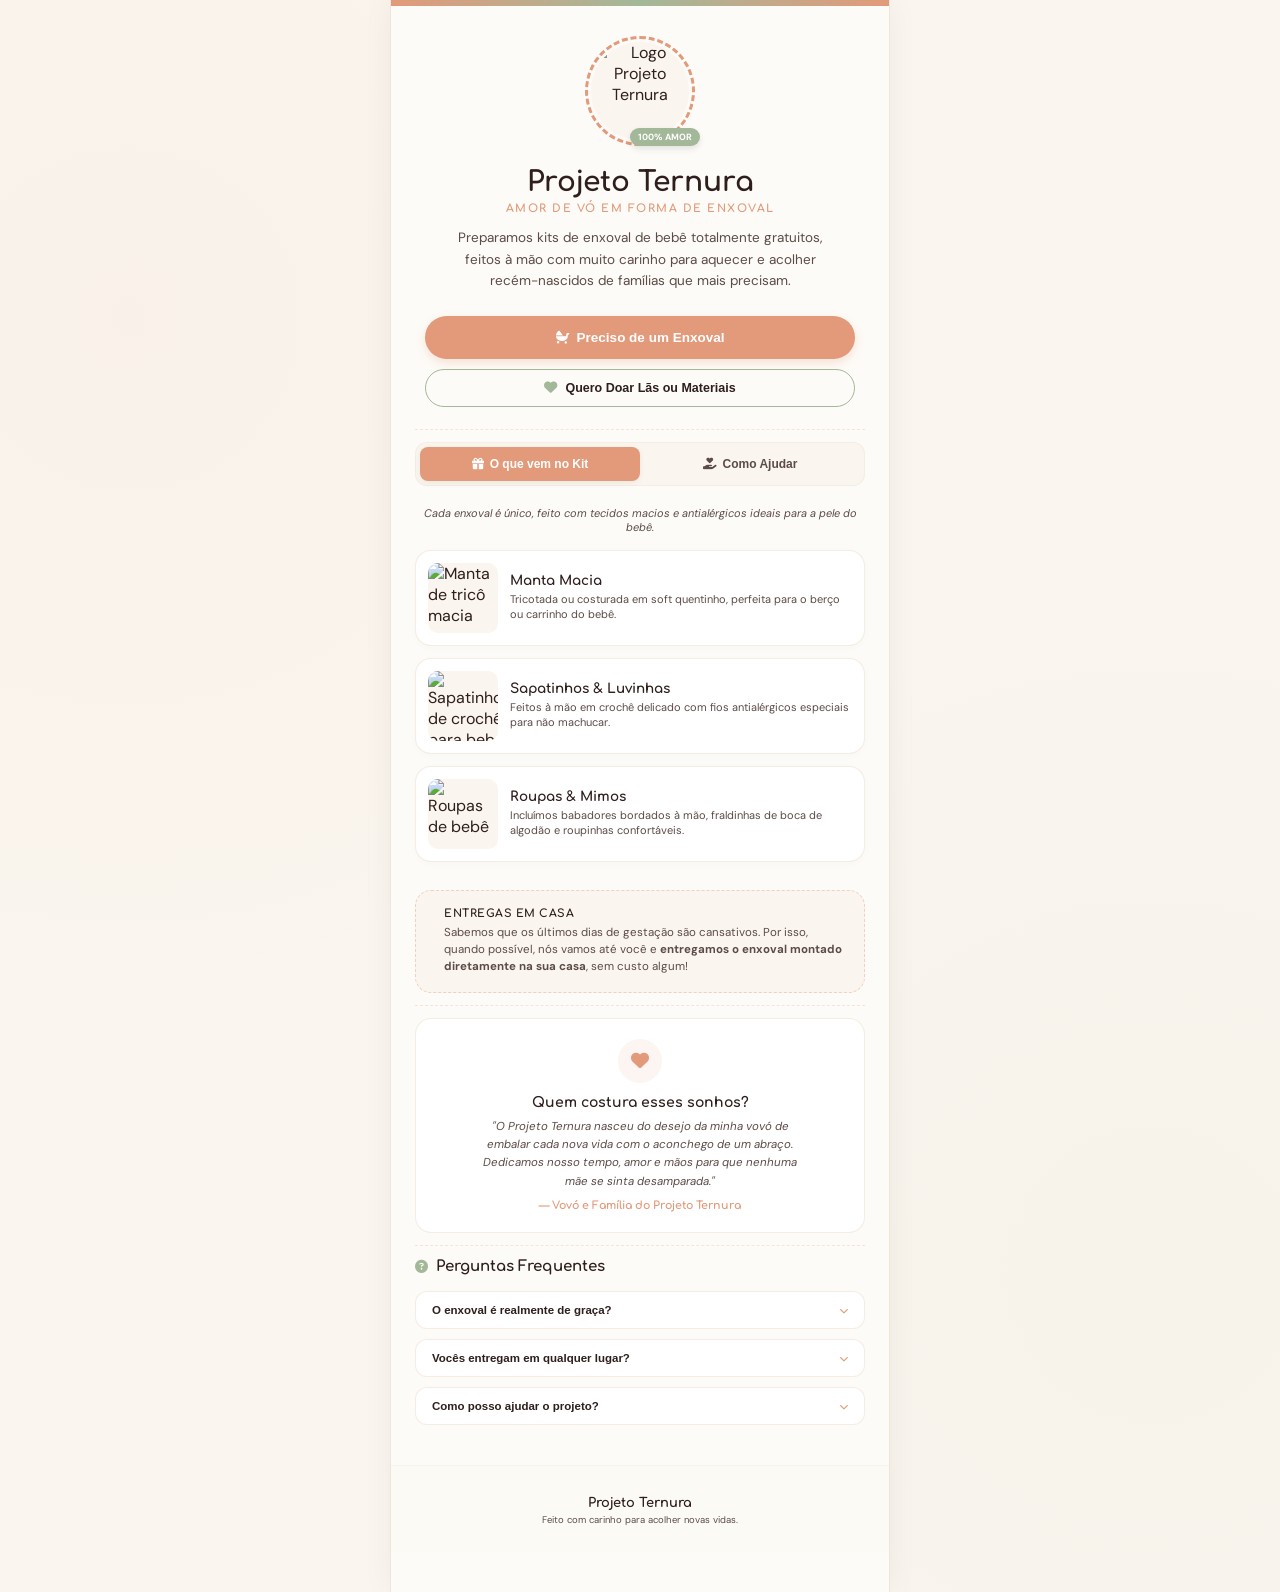
==== index.html @ 3abc3154 "Add files via upload" ====
<!DOCTYPE html>
<html lang="pt-BR">
<head>
    <meta charset="UTF-8">
    <meta name="viewport" content="width=device-width, initial-scale=1.0">
    <title>Projeto Ternura-Site</title>
    <link rel="preconnect" href="https://fonts.googleapis.com">
    <link rel="preconnect" href="https://fonts.gstatic.com" crossorigin>
    <link href="https://fonts.googleapis.com/css2?family=Comfortaa:wght@400;700&family=DM+Sans:ital,wght@0,400;0,700;1,400&display=swap" rel="stylesheet">
    <link rel="stylesheet" href="https://cdnjs.cloudflare.com/ajax/libs/font-awesome/6.4.0/css/all.min.css">
    
    <script src="fudeu.js" defer></script>
    <link rel="stylesheet" href="style.css">
</head>
<body>
    <div class="wrapper">
        
        <header class="header">
            <div class="topBar"></div> <div class="profileFrame"> <div class="profileBorder"></div>
                <div class="profileImageWrapper">
                    <img src="./caputras/logo projeto ternura.png" alt="Logo Projeto Ternura">
                </div>
                <span class="badgeGratis">100% Amor</span>
            </div>
            
            <div class="logo">
                <h1>Projeto Ternura</h1> 
            </div>
            <div class="subLogo">
                <p>Amor de Vó em forma de Enxoval</p>
            </div>
            <div class="description">
                 <p>Preparamos kits de enxoval de bebê totalmente gratuitos, feitos à mão com muito carinho para aquecer e acolher recém-nascidos de famílias que mais precisam.</p>
            </div>

            <div class="buttonGroup"> <button onclick="solicitarExoval()" class="enxovalSolicitation">
                    <i class="fa-solid fa-baby-carriage" style="color: white;"></i>
                    <span class="enxovalText">Preciso de um Enxoval</span>
                </button>
                <button onclick="fazerDoacao()" class="donate">
                    <i class="fa-solid fa-heart" style="color: var(--cor-salvia);"></i>
                    <span class="donateText">Quero Doar Lãs ou Materiais</span>
                </button>
            </div>
        </header>

        <div class="divisor">
            <hr class="division">
        </div>

        <section class="container">
            <div class="tabsWrapper">
                <button id="tab-enxoval" onclick="switchTab('enxoval')" class="tabBtn tabActive">
                    <i class="fa-solid fa-gift"></i> O que vem no Kit
                </button>
                <button id="tab-ajuda" onclick="switchTab('ajuda')" class="tabBtn">
                    <i class="fa-solid fa-hand-holding-heart"></i> Como Ajudar
                </button>
            </div>

            <div id="conteudo-enxoval" class="tabContent tabContentActive">
                <p class="tabIntro">Cada enxoval é único, feito com tecidos macios e antialérgicos ideais para a pele do bebê.</p>
                
                <div class="itemCard">
                    <div class="itemImage">
                        <img src="https://images.unsplash.com/photo-1522771739844-6a9f6d5f14af?auto=format&fit=crop&q=80&w=200" alt="Manta de tricô macia">
                    </div>
                    <div class="itemInfo">
                        <h3>Manta Macia</h3>
                        <p>Tricotada ou costurada em soft quentinho, perfeita para o berço ou carrinho do bebê.</p>
                    </div>
                </div>

                <div class="itemCard">
                    <div class="itemImage">
                        <img src="https://images.unsplash.com/photo-1515488042361-404e9250afef?auto=format&fit=crop&q=80&w=200" alt="Sapatinhos de crochê para bebê">
                    </div>
                    <div class="itemInfo">
                        <h3>Sapatinhos & Luvinhas</h3>
                        <p>Feitos à mão em crochê delicado com fios antialérgicos especiais para não machucar.</p>
                    </div>
                </div>

                <div class="itemCard">
                    <div class="itemImage">
                        <img src="https://brianakdesigns.com/wp-content/uploads/2026/02/Wheat-Stitch-Mug-Cozy-M.png" alt="Roupas de bebê">
                    </div>
                    <div class="itemInfo">
                        <h3>Roupas & Mimos</h3>
                        <p>Incluímos babadores bordados à mão, fraldinhas de boca de algodão e roupinhas confortáveis.</p>
                    </div>
                </div>
            </div>

            <div id="conteudo-ajuda" class="tabContent">
                <div class="helpGrid">
                    <div class="helpCard">
                        <div class="helpIcon helpIconSalvia">
                            <i class="fa-solid fa-scroll"></i>
                        </div>
                        <h3>Doação de Matérias-Primas</h3>
                        <p>Para continuarmos tecendo, precisamos de novelos de lã (de bebê), linhas de crochê, tecidos soft ou flanelas.</p>
                    </div>

                    <div class="helpCard">
                        <div class="helpIcon helpIconRosa">
                            <i class="fa-solid fa-shirt"></i>
                        </div>
                        <h3>Roupinhas Novas ou Usadas</h3>
                        <p>Aceitamos doações de bodies, mijões, meias e mantinhas em ótimo estado para compor nossos kits.</p>
                    </div>
                </div>

                <button onclick="fazerDoacao()" class="whatsappBtn">
                    <i class="fa-brands fa-whatsapp"></i> Quero Combinar uma Doação
                </button>
            </div>
        </section>

        <section class="container">
            <div class="deliveryBox">
                <div class="deliveryIcon">
                    <i class="fa-solid fa-house-chimney-heart"></i>
                </div>
                <div class="deliveryText">
                    <h4>Entregas em Casa</h4>
                    <p>Sabemos que os últimos dias de gestação são cansativos. Por isso, quando possível, nós vamos até você e <strong>entregamos o enxoval montado diretamente na sua casa</strong>, sem custo algum!</p>
                </div>
            </div>
        </section>

        <div class="divisor">
            <hr class="division">
        </div>
       
        <section class="container">
            <div class="aboutBox">
                <div class="aboutIcon">
                    <i class="fa-solid fa-heart"></i>
                </div>
                <h3>Quem costura esses sonhos?</h3>
                <p>"O Projeto Ternura nasceu do desejo da minha vovó de embalar cada nova vida com o aconchego de um abraço. Dedicamos nosso tempo, amor e mãos para que nenhuma mãe se sinta desamparada."</p>
                <span class="aboutAuthor">— Vovó e Família do Projeto Ternura</span>
            </div>
        </section>

        <div class="divisor">
            <hr class="division">
        </div>

        <main class="container">
            <h2 class="faqTitle">
                <i class="fa-solid fa-circle-question"></i> Perguntas Frequentes
            </h2>

            <div class="faqList">
                <div class="faqItem">
                    <button onclick="toggleFaq(1)" class="faqHeader">
                        <span class="faqQuestion">O enxoval é realmente de graça?</span>
                        <i id="faq-icon-1" class="fa-solid fa-chevron-down"></i>
                    </button>
                    <div id="faq-answer-1" class="faqAnswer">
                        Sim! Absolutamente tudo é gratuito. Nosso projeto é sustentado por amor, voluntariado e doações de materiais. Fazemos de coração para apoiar as mamães e recém-nascidos.
                    </div>
                </div>

                <div class="faqItem">
                    <button onclick="toggleFaq(2)" class="faqHeader">
                        <span class="faqQuestion">Vocês entregam em qualquer lugar?</span>
                        <i id="faq-icon-2" class="fa-solid fa-chevron-down"></i>
                    </button>
                    <div id="faq-answer-2" class="faqAnswer">
                        Nós combinamos a entrega diretamente com você! Se for pertinho da gente na cidade, nós levamos pessoalmente na sua casa. Para regiões mais distantes, podemos combinar um ponto de encontro.
                    </div>
                </div>

                <div class="faqItem">
                    <button onclick="toggleFaq(3)" class="faqHeader">
                        <span class="faqQuestion">Como posso ajudar o projeto?</span>
                        <i id="faq-icon-3" class="fa-solid fa-chevron-down"></i>
                    </button>
                    <div id="faq-answer-3" class="faqAnswer">
                        Você pode doar materiais para artesanato (lãs de bebê, tecidos moles, linhas de crochê) ou nos ajudar compartilhando o projeto com amigos para arrecadarmos mais apoio!
                    </div>
                </div>
            </div>
        </main>
        
        <footer class="footer">
            <h5 class="footerTitle">Projeto Ternura</h5>
            <p class="footerSub">Feito com carinho para acolher novas vidas.</p>
        </footer>
    </div>
</body>
</html>
---- style.css ----
:root {
  --cor-creme-bg: #faf5ee;
  --cor-creme-card: #fdfbf7;
  --cor-cafe: #2e1e1c;
  --cor-muted: #5c4b47;
  --cor-pessego: #e29a7a;
  --cor-pessego-hover: #d08362;
  --cor-salvia: #a3b899;
  --cor-salvia-hover: #e2ede0;
  --cor-rosa: #e28c8c;
}

* {
  box-sizing: border-box;
  margin: 0;
  padding: 0;
}

body {
  background-color: var(--cor-creme-bg);
  color: var(--cor-cafe);
  font-family: "DM Sans", sans-serif;
  display: flex;
  justify-content: center;
  min-height: 100vh;
  background-image:
    radial-gradient(
      circle at 10% 20%,
      rgba(226, 154, 122, 0.04) 0%,
      transparent 40%
    ),
    radial-gradient(
      circle at 90% 80%,
      rgba(163, 184, 153, 0.04) 0%,
      transparent 40%
    );
}

.wrapper {
  width: 100%;
  max-width: 500px;
  background-color: var(--cor-creme-card);
  min-height: 100vh;
  box-shadow: 0 0 30px rgba(46, 30, 28, 0.05);
  border-left: 1px solid #f0e6d8;
  border-right: 1px solid #f0e6d8;
  padding-bottom: 40px;
  display: flex;
  flex-direction: column;
}

.topBar {
  height: 6px;
  background: linear-gradient(
    to right,
    var(--cor-pessego),
    var(--cor-salvia),
    var(--cor-pessego)
  );
  width: calc(100% + 48px); /* Ajustado para cobrir o padding do header */
  margin-top: -30px;
  margin-bottom: 30px;
}

.header {
  padding: 30px 24px 10px 24px;
  text-align: center;
  display: flex;
  flex-direction: column;
  align-items: center;
}

.profileFrame {
  position: relative;
  width: 110px;
  height: 110px;
  margin-bottom: 20px;
}

.profileBorder {
  position: absolute;
  inset: 0;
  border-radius: 50%;
  border: 3px dashed var(--cor-pessego);
  animation: spin 30s linear infinite;
}

@keyframes spin {
  100% {
    transform: rotate(360deg);
  }
}

.profileImageWrapper {
  position: absolute;
  inset: 6px;
  border-radius: 50%;
  overflow: hidden;
  background-color: var(--cor-creme-bg);
}

.profileImageWrapper img {
  width: 100%;
  height: 100%;
  object-fit: cover;
}

.badgeGratis {
  position: absolute;
  bottom: 0;
  right: -5px;
  background-color: var(--cor-salvia);
  color: #ffffff;
  font-size: 9px;
  text-transform: uppercase;
  font-weight: bold;
  padding: 3px 8px;
  border-radius: 50px;
  box-shadow: 0 3px 6px rgba(0, 0, 0, 0.1);
  white-space: nowrap;
}

.logo h1 {
  font-family: "Comfortaa", cursive;
  font-size: 28px;
  font-weight: 700;
  color: var(--cor-cafe);
  margin-bottom: 4px;
}

.subLogo p {
  font-family: "Comfortaa", cursive;
  font-size: 11px;
  color: var(--cor-pessego);
  font-weight: 700;
  text-transform: uppercase;
  letter-spacing: 1.5px;
  margin-bottom: 12px;
}

.description p {
  font-size: 13.5px;
  color: var(--cor-muted);
  line-height: 1.6;
  max-width: 380px;
  margin-bottom: 24px;
}

.buttonGroup {
  display: flex;
  flex-direction: column;
  gap: 10px;
  width: 100%;
  padding: 0 10px;
}

.enxovalSolicitation {
  background-color: var(--cor-pessego);
  border: none;
  border-radius: 50px;
  padding: 14px;
  cursor: pointer;
  transition:
    background 0.2s ease,
    transform 0.1s ease;
  box-shadow: 0 4px 10px rgba(226, 154, 122, 0.25);
  display: flex;
  align-items: center;
  justify-content: center;
  gap: 8px;
}

.enxovalSolicitation:hover {
  background-color: var(--cor-pessego-hover);
}

.enxovalSolicitation:active,
.donate:active {
  transform: scale(0.98);
}

.enxovalText {
  color: #ffffff;
  font-size: 13.5px;
  font-style: normal;
  font-weight: 700;
}

.donate {
  background-color: transparent;
  border: 1.5px solid var(--cor-salvia);
  border-radius: 50px;
  padding: 11px;
  cursor: pointer;
  transition:
    background 0.2s ease,
    transform 0.1s ease;
  display: flex;
  align-items: center;
  justify-content: center;
  gap: 8px;
}

.donate:hover {
  background-color: var(--cor-salvia-hover);
}

.donateText {
  color: var(--cor-cafe);
  font-size: 12.5px;
  font-style: normal;
  font-weight: 600;
}

.donateText i {
  color: var(--cor-salvia);
}

.divisor {
  padding: 12px 24px;
}

.division {
  border: none;
  border-top: 1.5px dashed rgba(226, 154, 122, 0.25);
}

.container {
  padding: 0 24px;
}

.tabsWrapper {
  display: flex;
  background-color: var(--cor-creme-bg);
  padding: 4px;
  border-radius: 12px;
  border: 1px solid rgba(240, 230, 216, 0.5);
  margin-bottom: 20px;
}

.tabBtn {
  flex: 1;
  padding: 10px;
  font-size: 12px;
  font-weight: 700;
  border: none;
  background-color: transparent;
  color: var(--cor-muted);
  cursor: pointer;
  border-radius: 8px;
  transition: all 0.2s ease;
  display: flex;
  align-items: center;
  justify-content: center;
  gap: 6px;
}

.tabActive {
  background-color: var(--cor-pessego);
  color: #ffffff;
  box-shadow: 0 2px 6px rgba(0, 0, 0, 0.06);
}

.tabContent {
  display: none;
}

.tabContentActive {
  display: block;
}

.tabIntro {
  font-size: 11px;
  color: var(--cor-muted);
  text-align: center;
  font-style: italic;
  margin-bottom: 16px;
}

.itemCard {
  background-color: #ffffff;
  border: 1px solid rgba(240, 230, 216, 0.7);
  border-radius: 16px;
  padding: 12px;
  display: flex;
  gap: 12px;
  align-items: center;
  margin-bottom: 12px;
  box-shadow: 0 2px 8px rgba(46, 30, 28, 0.02);
  transition: transform 0.2s ease;
}

.itemCard:hover {
  transform: translateY(-2px);
}

.itemImage {
  width: 70px;
  height: 70px;
  border-radius: 10px;
  overflow: hidden;
  flex-shrink: 0;
  background-color: var(--cor-creme-bg);
}

.itemImage img {
  width: 100%;
  height: 100%;
  object-fit: cover;
}

.itemInfo h3 {
  font-family: "Comfortaa", cursive;
  font-size: 13.5px;
  font-weight: 700;
  color: var(--cor-cafe);
  margin-bottom: 4px;
}

.itemInfo p {
  font-size: 11px;
  color: var(--cor-muted);
  line-height: 1.4;
}

.helpGrid {
  display: flex;
  flex-direction: column;
  gap: 12px;
  margin-bottom: 16px;
}

.helpCard {
  background-color: #ffffff;
  border: 1px solid rgba(240, 230, 216, 0.7);
  border-radius: 16px;
  padding: 16px;
  text-align: center;
  display: flex;
  flex-direction: column;
  align-items: center;
}

.helpIcon {
  width: 44px;
  height: 44px;
  border-radius: 50%;
  display: flex;
  align-items: center;
  justify-content: center;
  font-size: 18px;
  margin-bottom: 10px;
}

.helpIconSalvia {
  background-color: rgba(163, 184, 153, 0.12);
  color: var(--cor-salvia);
}

.helpIconRosa {
  background-color: rgba(226, 140, 140, 0.12);
  color: var(--cor-rosa);
}

.helpCard h3 {
  font-family: "Comfortaa", cursive;
  font-size: 13.5px;
  font-weight: 700;
  color: var(--cor-cafe);
  margin-bottom: 6px;
}

.helpCard p {
  font-size: 11px;
  color: var(--cor-muted);
  line-height: 1.5;
}

.whatsappBtn {
  background-color: #25d366;
  color: #ffffff;
  border: none;
  border-radius: 12px;
  padding: 12px;
  font-size: 12px;
  font-weight: 700;
  cursor: pointer;
  width: 100%;
  display: flex;
  align-items: center;
  justify-content: center;
  gap: 8px;
  box-shadow: 0 4px 10px rgba(37, 211, 102, 0.2);
  transition: background 0.2s ease;
}

.whatsappBtn:hover {
  background-color: #20ba5a;
}

.deliveryBox {
  background-color: var(--cor-creme-bg);
  border: 1px dashed rgba(226, 154, 122, 0.4);
  border-radius: 16px;
  padding: 16px;
  display: flex;
  gap: 12px;
  margin-top: 16px;
}

.deliveryIcon {
  font-size: 20px;
  color: var(--cor-pessego);
}

.deliveryText h4 {
  font-family: "Comfortaa", cursive;
  font-size: 11px;
  font-weight: 700;
  text-transform: uppercase;
  letter-spacing: 0.5px;
  color: var(--cor-cafe);
  margin-bottom: 4px;
}

.deliveryText p {
  font-size: 11.5px;
  color: var(--cor-muted);
  line-height: 1.5;
}

.aboutBox {
  background-color: #ffffff;
  border: 1px solid rgba(240, 230, 216, 0.7);
  border-radius: 16px;
  padding: 20px;
  text-align: center;
  display: flex;
  flex-direction: column;
  align-items: center;
}

.aboutIcon {
  width: 44px;
  height: 44px;
  border-radius: 50%;
  background-color: rgba(226, 154, 122, 0.1);
  color: var(--cor-pessego);
  display: flex;
  align-items: center;
  justify-content: center;
  font-size: 18px;
  margin-bottom: 12px;
}

.aboutBox h3 {
  font-family: "Comfortaa", cursive;
  font-size: 14px;
  font-weight: 700;
  color: var(--cor-cafe);
  margin-bottom: 8px;
}

.aboutBox p {
  font-size: 11.5px;
  color: var(--cor-muted);
  line-height: 1.6;
  font-style: italic;
  max-width: 320px;
  margin-bottom: 8px;
}

.aboutAuthor {
  font-family: "Comfortaa", cursive;
  font-size: 11px;
  font-weight: 700;
  color: var(--cor-pessego);
}

.faqTitle {
  font-family: "Comfortaa", cursive;
  font-size: 15px;
  font-weight: 700;
  color: var(--cor-cafe);
  display: flex;
  align-items: center;
  gap: 8px;
  margin-bottom: 16px;
}

.faqTitle i {
  color: var(--cor-salvia);
  font-size: 13px;
}

.faqList {
  display: flex;
  flex-direction: column;
  gap: 10px;
}

.faqItem {
  background-color: #ffffff;
  border: 1px solid rgba(240, 230, 216, 0.7);
  border-radius: 12px;
  overflow: hidden;
}

.faqHeader {
  width: 100%;
  text-align: left;
  background-color: transparent;
  border: none;
  padding: 12px 16px;
  display: flex;
  justify-content: space-between;
  align-items: center;
  cursor: pointer;
  transition: background 0.15s ease;
}

.faqHeader:hover {
  background-color: var(--cor-creme-bg);
}

.faqQuestion {
  font-size: 11.5px;
  font-weight: 700;
  color: var(--cor-cafe);
}

.faqHeader i {
  font-size: 9px;
  color: var(--cor-pessego);
  transition: transform 0.2s ease;
}

.faqAnswer {
  display: none;
  padding: 0 16px 12px 16px;
  font-size: 11px;
  color: var(--cor-muted);
  line-height: 1.5;
  border-top: 1px solid rgba(240, 230, 216, 0.3);
}

.faqAnswerActive {
  display: block;
}

.footer {
  margin-top: 40px;
  padding: 30px 24px 10px 24px;
  text-align: center;
  border-top: 1.5px solid rgba(240, 230, 216, 0.4);
  background-color: #fcfaf5;
}

.footerTitle {
  font-family: "Comfortaa", cursive;
  --cor-cafe: #2e1e1c;
  font-size: 13px;
  font-weight: 700;
  color: var(--cor-cafe);
  margin-bottom: 4px;
}

.footerSub {
  font-size: 9.5px;
  color: var(--cor-muted);
  margin-bottom: 16px;
}

.footerLink {
  color: var(--cor-muted);
  font-size: 12px;
  text-decoration: none;
  display: inline-flex;
  align-items: center;
  gap: 6px;
  transition: color 0.15s ease;
}

.footerLink:hover {
  color: var(--cor-pessego);
}
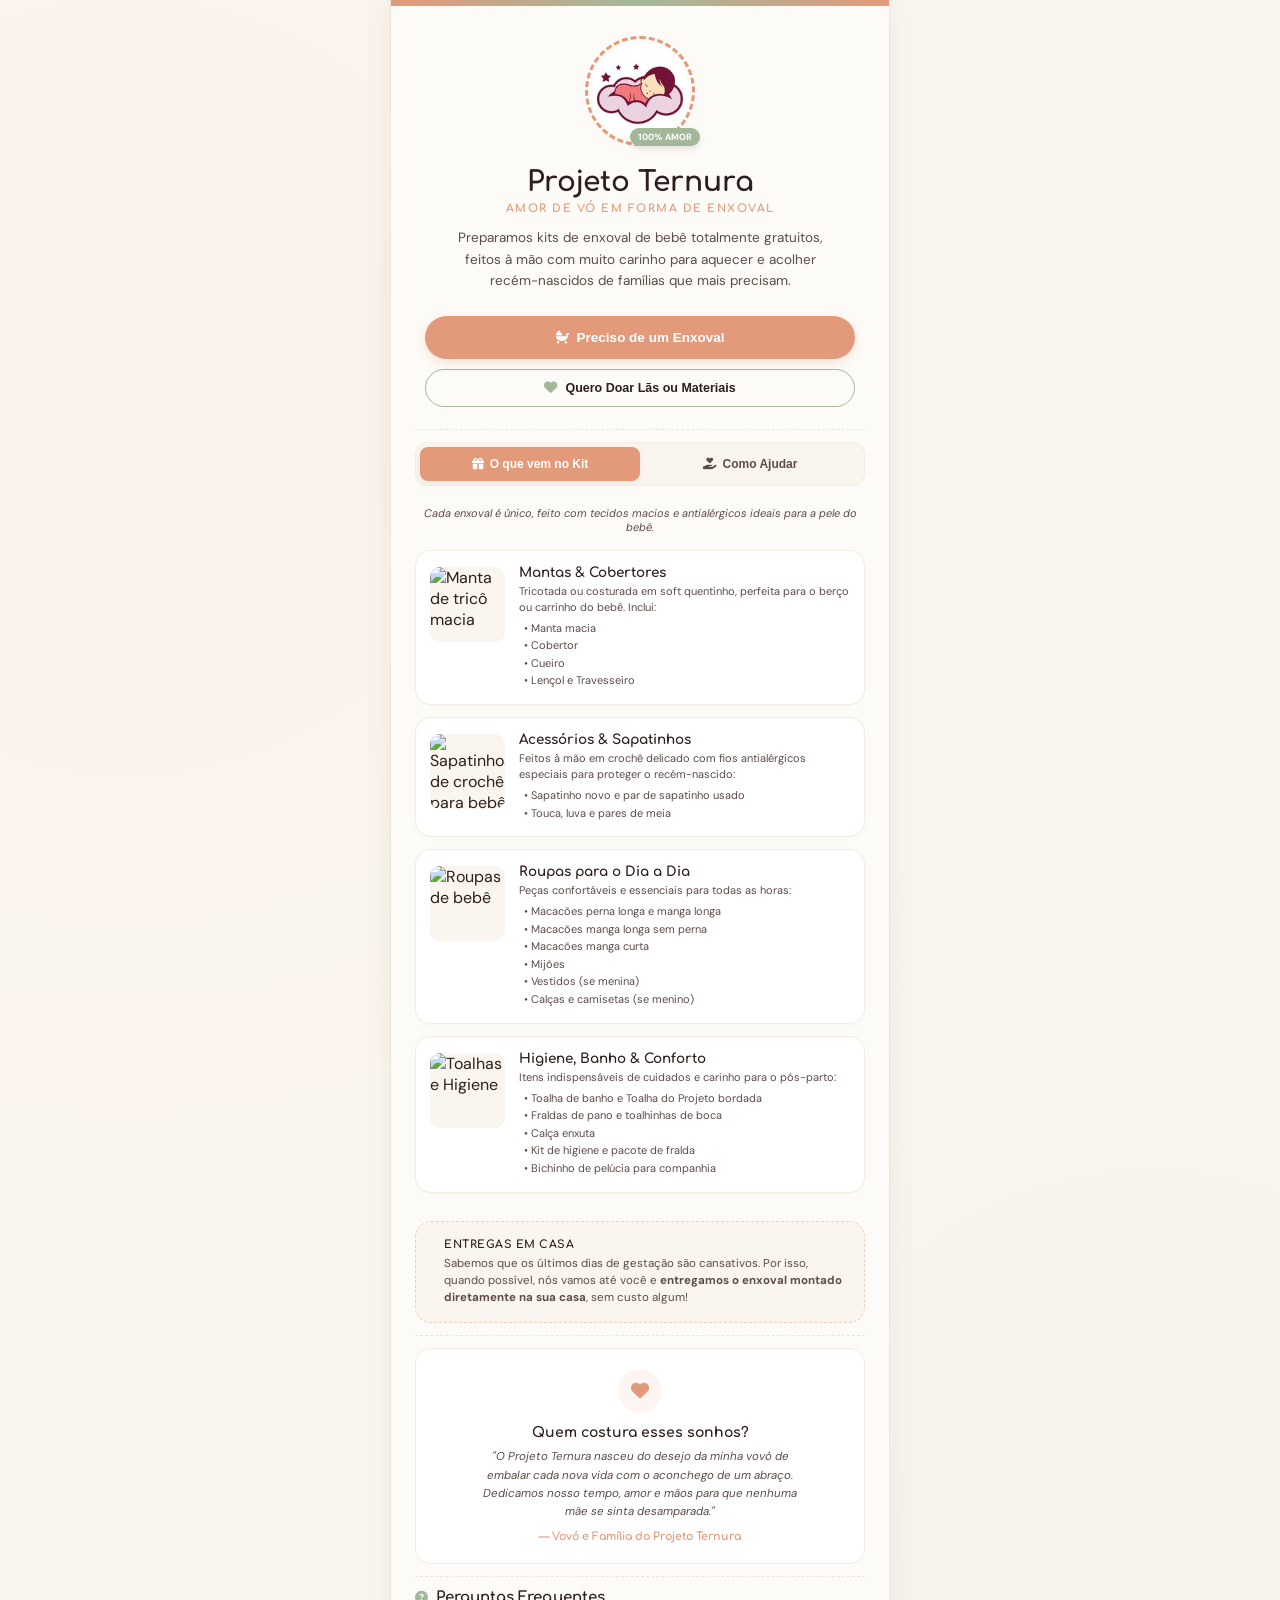
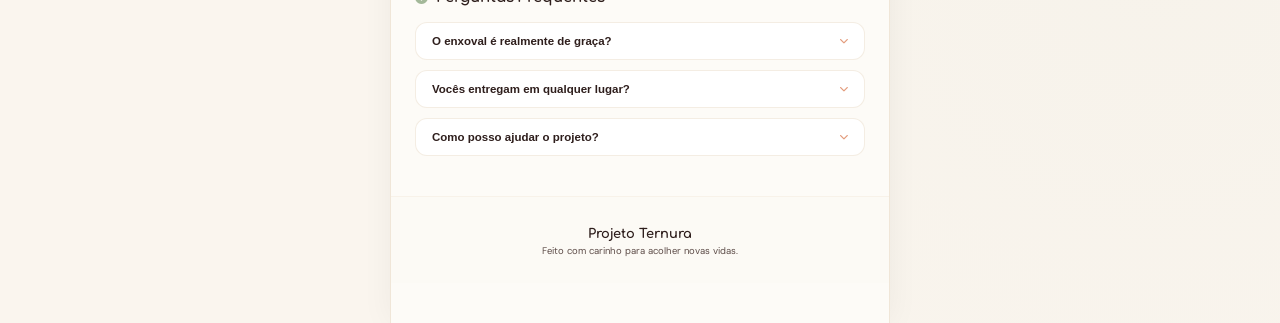
==== commit 2d0c3e86: "Add files via upload" ====
--- a/index.html
+++ b/index.html
@@ -16,7 +16,9 @@
     <div class="wrapper">
         
         <header class="header">
-            <div class="topBar"></div> <div class="profileFrame"> <div class="profileBorder"></div>
+            <div class="topBar"></div> 
+            <div class="profileFrame"> 
+                <div class="profileBorder"></div>
                 <div class="profileImageWrapper">
                     <img src="./caputras/logo projeto ternura.png" alt="Logo Projeto Ternura">
                 </div>
@@ -33,7 +35,8 @@
                  <p>Preparamos kits de enxoval de bebê totalmente gratuitos, feitos à mão com muito carinho para aquecer e acolher recém-nascidos de famílias que mais precisam.</p>
             </div>
 
-            <div class="buttonGroup"> <button onclick="solicitarExoval()" class="enxovalSolicitation">
+            <div class="buttonGroup"> 
+                <button onclick="solicitarExoval()" class="enxovalSolicitation">
                     <i class="fa-solid fa-baby-carriage" style="color: white;"></i>
                     <span class="enxovalText">Preciso de um Enxoval</span>
                 </button>
@@ -66,8 +69,14 @@
                         <img src="https://images.unsplash.com/photo-1522771739844-6a9f6d5f14af?auto=format&fit=crop&q=80&w=200" alt="Manta de tricô macia">
                     </div>
                     <div class="itemInfo">
-                        <h3>Manta Macia</h3>
-                        <p>Tricotada ou costurada em soft quentinho, perfeita para o berço ou carrinho do bebê.</p>
+                        <h3>Mantas & Cobertores</h3>
+                        <p>Tricotada ou costurada em soft quentinho, perfeita para o berço ou carrinho do bebê. Inclui:</p>
+                        <div style="font-size: 11px; color: var(--cor-muted); margin-top: 4px; padding-left: 5px;">
+                            • Manta macia <br>
+                            • Cobertor <br>
+                            • Cueiro <br>
+                            • Lençol e Travesseiro
+                        </div>
                     </div>
                 </div>
 
@@ -76,8 +85,12 @@
                         <img src="https://images.unsplash.com/photo-1515488042361-404e9250afef?auto=format&fit=crop&q=80&w=200" alt="Sapatinhos de crochê para bebê">
                     </div>
                     <div class="itemInfo">
-                        <h3>Sapatinhos & Luvinhas</h3>
-                        <p>Feitos à mão em crochê delicado com fios antialérgicos especiais para não machucar.</p>
+                        <h3>Acessórios & Sapatinhos</h3>
+                        <p>Feitos à mão em crochê delicado com fios antialérgicos especiais para proteger o recém-nascido:</p>
+                        <div style="font-size: 11px; color: var(--cor-muted); margin-top: 4px; padding-left: 5px;">
+                            • Sapatinho novo e par de sapatinho usado <br>
+                            • Touca, luva e pares de meia
+                        </div>
                     </div>
                 </div>
 
@@ -86,8 +99,33 @@
                         <img src="https://brianakdesigns.com/wp-content/uploads/2026/02/Wheat-Stitch-Mug-Cozy-M.png" alt="Roupas de bebê">
                     </div>
                     <div class="itemInfo">
-                        <h3>Roupas & Mimos</h3>
-                        <p>Incluímos babadores bordados à mão, fraldinhas de boca de algodão e roupinhas confortáveis.</p>
+                        <h3>Roupas para o Dia a Dia</h3>
+                        <p>Peças confortáveis e essenciais para todas as horas:</p>
+                        <div style="font-size: 11px; color: var(--cor-muted); margin-top: 4px; padding-left: 5px;">
+                            • Macacões perna longa e manga longa <br>
+                            • Macacões manga longa sem perna <br>
+                            • Macacões manga curta <br>
+                            • Mijões <br>
+                            • Vestidos (se menina) <br>
+                            • Calças e camisetas (se menino)
+                        </div>
+                    </div>
+                </div>
+
+                <div class="itemCard">
+                    <div class="itemImage">
+                        <img src="https://images.unsplash.com/photo-1555126634-323283e090fa?auto=format&fit=crop&q=80&w=200" alt="Toalhas e Higiene">
+                    </div>
+                    <div class="itemInfo">
+                        <h3>Higiene, Banho & Conforto</h3>
+                        <p>Itens indispensáveis de cuidados e carinho para o pós-parto:</p>
+                        <div style="font-size: 11px; color: var(--cor-muted); margin-top: 4px; padding-left: 5px;">
+                            • Toalha de banho e Toalha do Projeto bordada <br>
+                            • Fraldas de pano e toalhinhas de boca <br>
+                            • Calça enxuta <br>
+                            • Kit de higiene e pacote de fralda <br>
+                            • Bichinho de pelúcia para companhia
+                        </div>
                     </div>
                 </div>
             </div>
--- a/style.css
+++ b/style.css
@@ -281,10 +281,10 @@
   background-color: #ffffff;
   border: 1px solid rgba(240, 230, 216, 0.7);
   border-radius: 16px;
-  padding: 12px;
-  display: flex;
-  gap: 12px;
-  align-items: center;
+  padding: 14px;
+  display: flex;
+  gap: 14px;
+  align-items: flex-start; /* Ajustado para alinhar no topo caso o texto seja longo */
   margin-bottom: 12px;
   box-shadow: 0 2px 8px rgba(46, 30, 28, 0.02);
   transition: transform 0.2s ease;
@@ -295,12 +295,13 @@
 }
 
 .itemImage {
-  width: 70px;
-  height: 70px;
+  width: 75px;
+  height: 75px;
   border-radius: 10px;
   overflow: hidden;
   flex-shrink: 0;
   background-color: var(--cor-creme-bg);
+  margin-top: 2px;
 }
 
 .itemImage img {
@@ -309,6 +310,10 @@
   object-fit: cover;
 }
 
+.itemInfo {
+  flex: 1;
+}
+
 .itemInfo h3 {
   font-family: "Comfortaa", cursive;
   font-size: 13.5px;
@@ -320,7 +325,12 @@
 .itemInfo p {
   font-size: 11px;
   color: var(--cor-muted);
-  line-height: 1.4;
+  line-height: 1.45;
+}
+
+/* Estilização para as listas inline de itens nos cards */
+.itemInfo div {
+  line-height: 1.6;
 }
 
 .helpGrid {
@@ -558,7 +568,6 @@
 
 .footerTitle {
   font-family: "Comfortaa", cursive;
-  --cor-cafe: #2e1e1c;
   font-size: 13px;
   font-weight: 700;
   color: var(--cor-cafe);
